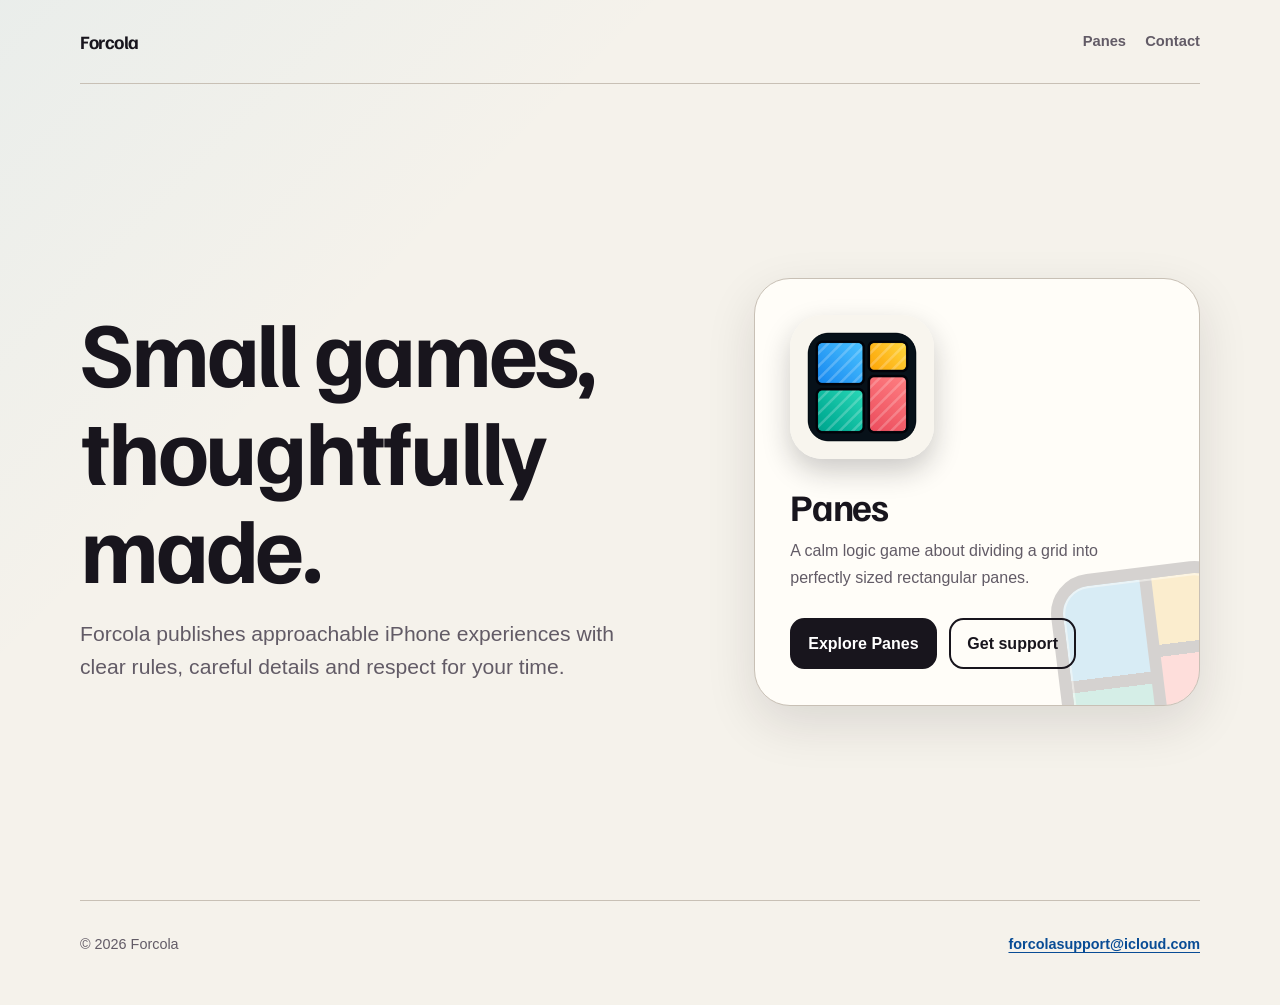
==== index.html @ a82142a1 "Create Forcola publisher and Panes support site" ====
<!doctype html>
<html lang="en-GB">
<head>
    <meta charset="utf-8">
    <meta name="viewport" content="width=device-width, initial-scale=1">
    <meta name="description" content="Forcola publishes thoughtful, approachable apps for iPhone, beginning with the logic game Panes.">
    <meta name="theme-color" content="#f5f2eb" media="(prefers-color-scheme: light)">
    <meta name="theme-color" content="#130f13" media="(prefers-color-scheme: dark)">
    <title>Forcola</title>
    <link rel="icon" href="/assets/panes-icon-64.png" sizes="64x64">
    <link rel="apple-touch-icon" href="/assets/panes-icon-180.png">
    <link rel="preload" href="/assets/FamiljenGrotesk-Variable.woff2" as="font" type="font/woff2" crossorigin>
    <link rel="stylesheet" href="/assets/site.css">
</head>
<body>
    <!--
    THESIS: Forcola is a quiet publisher index, not a generic startup landing page.
    OWN-WORLD: Warm neutral ground, near-black lead lines, and Panes' jewel glass colours.
    STORY: Identify the publisher, find an app, then reach its support or privacy information.
    FIRST VIEWPORT: Large Forcola statement left; one tangible Panes feature right; actions live with the app.
    FORM: Read-first publisher hub; scoped extension of the established Panes world; seed key scoped-extension.
    FINISH: unreviewed and undocumented is unfinished; this build ends with the finish review, the verdict, and DESIGN.md
    -->
    <a class="skip-link" href="#content">Skip to content</a>
    <header class="site-header">
        <a class="wordmark" href="/" aria-label="Forcola home">Forcola</a>
        <nav class="site-nav" aria-label="Primary navigation">
            <a href="/panes/">Panes</a>
            <a href="mailto:forcolasupport@icloud.com">Contact</a>
        </nav>
    </header>

    <main id="content" class="publisher-hero">
        <div class="publisher-copy">
            <h1>Small games, thoughtfully made.</h1>
            <p class="lede">Forcola publishes approachable iPhone experiences with clear rules, careful details and respect for your time.</p>
        </div>

        <article class="app-feature" aria-labelledby="panes-title">
            <img class="app-icon" src="/assets/panes-icon-256.png" width="256" height="256" alt="Panes app icon: four colourful glass panes in a dark frame">
            <h2 id="panes-title">Panes</h2>
            <p>A calm logic game about dividing a grid into perfectly sized rectangular panes.</p>
            <div class="action-row">
                <a class="button-link" href="/panes/">Explore Panes</a>
                <a class="button-link secondary" href="/panes/support/">Get support</a>
            </div>
        </article>
    </main>

    <footer class="site-footer">
        <p>© 2026 Forcola</p>
        <p><a href="mailto:forcolasupport@icloud.com">forcolasupport@icloud.com</a></p>
    </footer>
</body>
</html>
---- assets/site.css ----
@font-face {
    font-family: "Familjen Grotesk";
    font-style: normal;
    font-weight: 400 700;
    font-display: swap;
    src: url("/assets/FamiljenGrotesk-Variable.woff2") format("woff2-variations");
}

:root {
    color-scheme: light dark;
    --accent: #0a5fbd;
    --accent-strong: #084c95;
    --background: #f5f2eb;
    --border: #c8c0b5;
    --card: #fffdf8;
    --coral: #f65759;
    --focus: #925700;
    --gold: #e9a815;
    --lead: #18151d;
    --muted: #625b66;
    --sky: #299ee8;
    --teal: #16ad99;
    --text: #211d25;
    --shadow: 0 18px 50px rgba(30, 24, 36, 0.12);
    --wide: min(70rem, calc(100% - 2rem));
}

* {
    box-sizing: border-box;
}

html {
    background: var(--background);
    scroll-behavior: smooth;
}

body {
    min-height: 100vh;
    margin: 0;
    background:
        linear-gradient(135deg, rgba(41, 158, 232, 0.055), transparent 30rem),
        var(--background);
    color: var(--text);
    font-family: -apple-system, BlinkMacSystemFont, "Segoe UI", sans-serif;
    font-size: 1rem;
    line-height: 1.65;
    text-rendering: optimizeLegibility;
}

::selection {
    background: var(--gold);
    color: var(--lead);
}

a {
    color: var(--accent-strong);
    font-weight: 650;
    text-decoration-thickness: 0.09em;
    text-underline-offset: 0.18em;
}

a:hover {
    text-decoration-thickness: 0.14em;
}

a:focus-visible,
summary:focus-visible {
    border-radius: 0.2rem;
    outline: 0.2rem solid var(--focus);
    outline-offset: 0.24rem;
}

.skip-link {
    position: fixed;
    z-index: 20;
    top: 0.75rem;
    left: 0.75rem;
    padding: 0.65rem 0.9rem;
    border-radius: 0.65rem;
    background: var(--lead);
    color: white;
    transform: translateY(-180%);
}

.skip-link:focus {
    transform: translateY(0);
}

.site-header {
    width: var(--wide);
    min-height: 5.25rem;
    margin: 0 auto;
    display: flex;
    align-items: center;
    justify-content: space-between;
    gap: 1.5rem;
    border-bottom: 1px solid var(--border);
}

.wordmark {
    color: var(--lead);
    font-family: "Familjen Grotesk", -apple-system, BlinkMacSystemFont, sans-serif;
    font-size: 1.18rem;
    font-weight: 700;
    letter-spacing: -0.025em;
    text-decoration: none;
}

.site-nav {
    display: flex;
    align-items: center;
    gap: 1.2rem;
}

.site-nav a {
    color: var(--muted);
    font-size: 0.92rem;
    text-decoration: none;
}

.site-nav a[aria-current="page"],
.site-nav a:hover {
    color: var(--text);
}

.publisher-hero,
.app-hero,
.reading-layout,
.support-layout {
    width: var(--wide);
    margin-inline: auto;
}

.publisher-hero {
    min-height: calc(100vh - 5.25rem);
    display: grid;
    grid-template-columns: minmax(0, 1fr) minmax(18rem, 0.78fr);
    align-items: center;
    gap: clamp(3rem, 8vw, 8rem);
    padding-block: clamp(4rem, 10vw, 8rem);
}

.publisher-copy {
    max-width: 43rem;
}

h1,
h2,
h3 {
    margin: 0;
    color: var(--lead);
    font-family: "Familjen Grotesk", -apple-system, BlinkMacSystemFont, sans-serif;
    line-height: 1.06;
    letter-spacing: -0.035em;
}

h1 {
    max-width: 12ch;
    font-size: clamp(3.2rem, 9vw, 5.8rem);
    font-weight: 700;
}

h2 {
    margin-top: 3.75rem;
    font-size: clamp(1.7rem, 4vw, 2.35rem);
    font-weight: 700;
}

h3 {
    margin-top: 2.25rem;
    font-size: 1.2rem;
    font-weight: 700;
}

.lede {
    max-width: 59ch;
    margin: 1.4rem 0 0;
    color: var(--muted);
    font-size: clamp(1.1rem, 2.2vw, 1.32rem);
    line-height: 1.55;
}

.app-feature {
    position: relative;
    padding: clamp(1.25rem, 4vw, 2.2rem);
    overflow: hidden;
    border: 1px solid var(--border);
    border-radius: 2.25rem;
    background: var(--card);
    box-shadow: var(--shadow);
}

.app-feature::after {
    position: absolute;
    right: -2.6rem;
    bottom: -2.9rem;
    width: 10rem;
    height: 10rem;
    border: 0.75rem solid var(--lead);
    border-radius: 2.5rem;
    background:
        linear-gradient(
            to bottom,
            var(--sky) 0 58%,
            var(--lead) 58% calc(58% + 0.75rem),
            var(--teal) calc(58% + 0.75rem)
        ) 0 0 / calc(54% - 0.375rem) 100% no-repeat,
        linear-gradient(
            to bottom,
            var(--gold) 0 42%,
            var(--lead) 42% calc(42% + 0.75rem),
            var(--coral) calc(42% + 0.75rem)
        ) 100% 0 / calc(46% - 0.375rem) 100% no-repeat,
        var(--lead);
    box-shadow: inset 0 0 0 0.14rem rgba(255, 255, 255, 0.45);
    content: "";
    opacity: 0.18;
    transform: rotate(-7deg);
}

.app-icon {
    display: block;
    width: clamp(6.5rem, 25vw, 9rem);
    height: auto;
    border-radius: 22.5%;
    box-shadow: 0 12px 28px rgba(24, 21, 29, 0.22);
}

.app-feature h2 {
    margin-top: 1.7rem;
}

.app-feature p {
    max-width: 37ch;
    margin: 0.8rem 0 0;
    color: var(--muted);
}

.action-row {
    position: relative;
    z-index: 1;
    display: flex;
    flex-wrap: wrap;
    gap: 0.8rem;
    margin-top: 1.7rem;
}

.button-link {
    display: inline-flex;
    min-height: 3rem;
    align-items: center;
    justify-content: center;
    padding: 0.65rem 1rem;
    border: 2px solid var(--lead);
    border-radius: 0.9rem;
    background: var(--lead);
    color: white;
    font-weight: 750;
    text-decoration: none;
    transition: box-shadow 180ms ease-out, transform 180ms ease-out;
}

.button-link.secondary {
    background: transparent;
    color: var(--lead);
}

.button-link:hover {
    box-shadow: 0 9px 18px rgba(24, 21, 29, 0.18);
    transform: translateY(-2px);
}

.app-hero {
    display: grid;
    grid-template-columns: auto minmax(0, 1fr);
    align-items: center;
    gap: clamp(1.6rem, 5vw, 3.5rem);
    padding-block: clamp(3.5rem, 9vw, 7rem);
    border-bottom: 1px solid var(--border);
}

.app-hero .app-icon {
    width: clamp(7rem, 18vw, 11rem);
}

.app-hero h1 {
    max-width: none;
}

.reading-layout {
    display: grid;
    grid-template-columns: 15rem minmax(0, 45rem);
    justify-content: center;
    gap: clamp(2.5rem, 7vw, 6rem);
    padding-block: clamp(3.5rem, 8vw, 6rem);
}

.reading-nav {
    position: sticky;
    top: 1.5rem;
    grid-column: 1;
    grid-row: 1 / span 2;
    align-self: start;
    padding-top: 0.4rem;
}

.reading-nav strong {
    display: block;
    color: var(--lead);
}

.reading-nav ul {
    margin: 0.8rem 0 0;
    padding: 0;
    list-style: none;
}

.reading-nav li + li {
    margin-top: 0.45rem;
}

.reading-nav a {
    color: var(--muted);
    font-size: 0.9rem;
    text-decoration: none;
}

.reading-nav a:hover {
    color: var(--text);
    text-decoration: underline;
}

.reading-intro,
.reading-content {
    grid-column: 2;
}

.reading-intro {
    grid-row: 1;
}

.reading-content {
    grid-row: 2;
    max-width: 72ch;
}

.reading-intro h1 {
    max-width: none;
    font-size: clamp(2.6rem, 7vw, 4.8rem);
}

.reading-intro .updated {
    margin: 1rem 0 0;
    color: var(--muted);
    font-variant-numeric: tabular-nums;
}

.reading-content p,
.reading-content li {
    max-width: 72ch;
}

.reading-content ul {
    padding-left: 1.3rem;
}

.reading-content li + li {
    margin-top: 0.55rem;
}

.reading-content section {
    scroll-margin-top: 2rem;
}

.plain-table {
    width: 100%;
    margin-top: 1.2rem;
    border-collapse: collapse;
    font-size: 0.94rem;
}

.plain-table th,
.plain-table td {
    padding: 0.85rem 0;
    border-bottom: 1px solid var(--border);
    text-align: left;
    vertical-align: top;
}

.plain-table th {
    width: 31%;
    padding-right: 1.4rem;
    color: var(--lead);
}

.note {
    margin-top: 2rem;
    padding: 1.15rem 1.25rem;
    border: 1px solid var(--border);
    border-radius: 1rem;
    background: var(--card);
}

.support-layout {
    max-width: 50rem;
    padding-block: clamp(3.5rem, 8vw, 7rem);
}

.support-layout h1 {
    max-width: none;
    font-size: clamp(2.8rem, 8vw, 5rem);
}

.contact-panel {
    margin-top: 2.4rem;
    padding: clamp(1.3rem, 4vw, 2rem);
    border-radius: 1.5rem;
    background: var(--lead);
    color: white;
}

.contact-panel h2 {
    margin: 0;
    color: white;
}

.contact-panel p {
    color: #e5dfe8;
}

.contact-panel a {
    color: #8ccaff;
}

.faq-list {
    margin-top: 3.5rem;
    border-top: 1px solid var(--border);
}

.faq-list details {
    border-bottom: 1px solid var(--border);
}

.faq-list summary {
    padding: 1.25rem 2rem 1.25rem 0;
    color: var(--lead);
    font-size: 1.08rem;
    font-family: "Familjen Grotesk", -apple-system, BlinkMacSystemFont, sans-serif;
    font-weight: 700;
    cursor: pointer;
}

.faq-list details p,
.faq-list details ul {
    max-width: 68ch;
    margin-top: 0;
    padding-bottom: 1.3rem;
    color: var(--muted);
}

.site-footer {
    width: var(--wide);
    margin: 0 auto;
    padding: 2rem 0 3rem;
    border-top: 1px solid var(--border);
    display: flex;
    align-items: baseline;
    justify-content: space-between;
    gap: 1.5rem;
    color: var(--muted);
    font-size: 0.9rem;
}

.site-footer p {
    margin: 0;
}

@media (max-width: 760px) {
    .site-header {
        min-height: 4.5rem;
    }

    .site-nav {
        gap: 0.8rem;
    }

    .publisher-hero,
    .app-hero,
    .reading-layout {
        grid-template-columns: 1fr;
    }

    .publisher-hero {
        min-height: auto;
        gap: 3.5rem;
        padding-block: 3.5rem 5rem;
    }

    .app-hero {
        justify-items: start;
    }

    .reading-layout {
        gap: 2rem;
    }

    .reading-intro,
    .reading-content,
    .reading-nav {
        position: static;
        grid-column: 1;
        grid-row: auto;
    }

    .reading-nav {
        padding: 0 0 1.2rem;
        border-bottom: 1px solid var(--border);
    }

    .reading-nav ul {
        display: flex;
        flex-wrap: wrap;
        gap: 0.35rem 0.9rem;
    }

    .reading-nav li + li {
        margin: 0;
    }

    .plain-table,
    .plain-table tbody,
    .plain-table tr,
    .plain-table th,
    .plain-table td {
        display: block;
        width: 100%;
    }

    .plain-table th {
        padding-bottom: 0.15rem;
        border-bottom: 0;
    }

    .plain-table td {
        padding-top: 0;
    }

    .site-footer {
        display: block;
    }

    .site-footer p + p {
        margin-top: 0.5rem;
    }
}

@media (prefers-color-scheme: dark) {
    :root {
        --accent: #6eb9ff;
        --accent-strong: #8ccaff;
        --background: #130f13;
        --border: #4d454e;
        --card: #241e25;
        --focus: #ffc34d;
        --lead: #f5edf6;
        --muted: #c8bec9;
        --text: #f2ebf2;
        --shadow: 0 20px 52px rgba(0, 0, 0, 0.38);
    }

    body {
        background:
            linear-gradient(135deg, rgba(41, 158, 232, 0.09), transparent 30rem),
            var(--background);
    }

    .app-icon {
        box-shadow: 0 12px 30px rgba(0, 0, 0, 0.55);
    }

    .button-link {
        border-color: #f5edf6;
        background: #f5edf6;
        color: #18151d;
    }

    .button-link.secondary {
        background: transparent;
        color: #f5edf6;
    }

    .contact-panel {
        background: #050507;
    }
}

@media (prefers-reduced-motion: reduce) {
    html {
        scroll-behavior: auto;
    }

    *,
    *::before,
    *::after {
        scroll-behavior: auto !important;
        transition-duration: 0.01ms !important;
    }
}
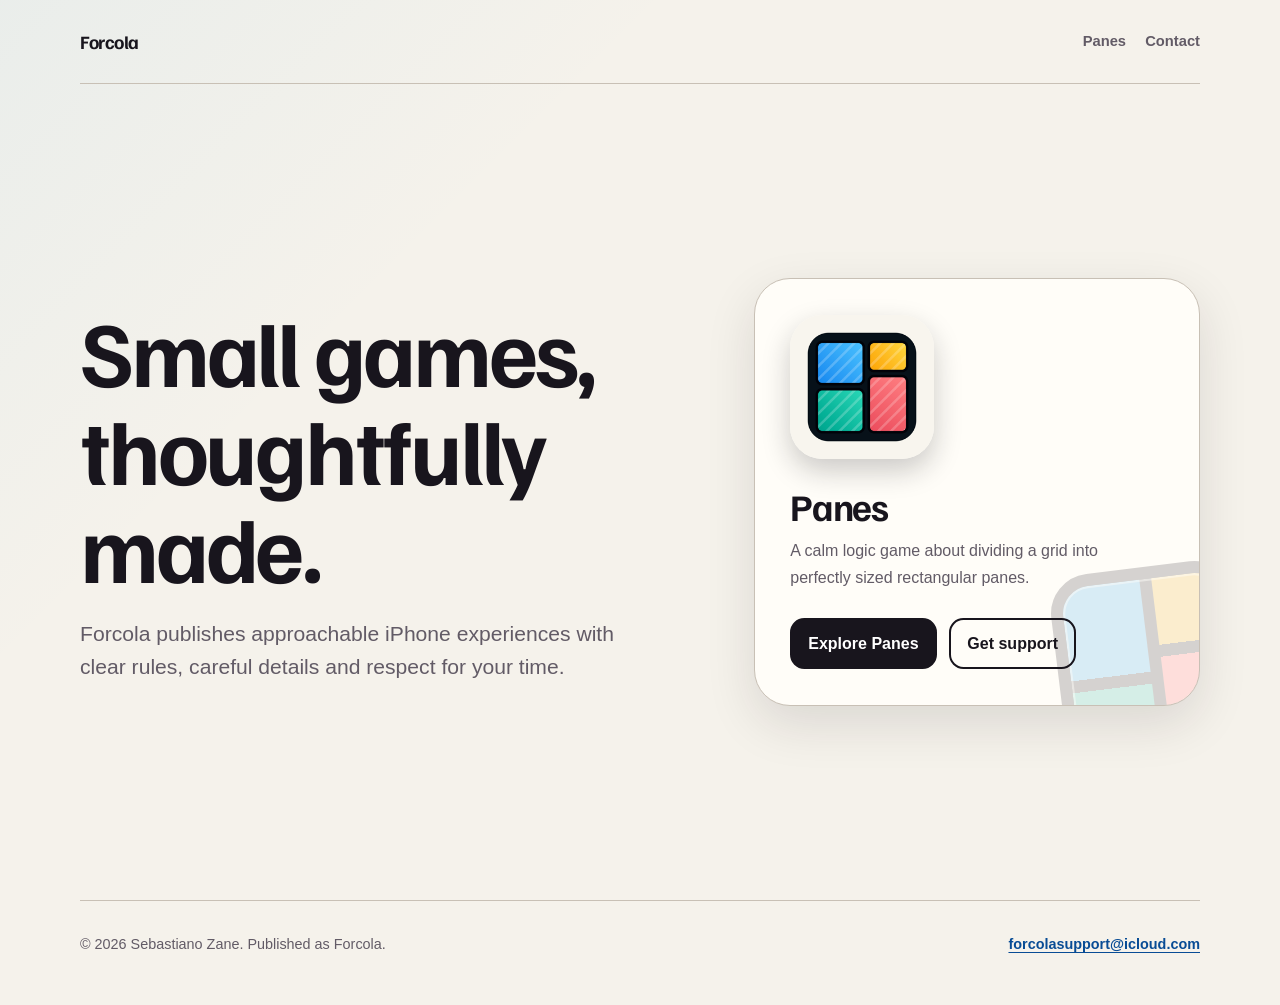
==== commit 856b5163: "Publishing copyright ammendments" ====
--- a/index.html
+++ b/index.html
@@ -48,7 +48,7 @@
     </main>
 
     <footer class="site-footer">
-        <p>© 2026 Forcola</p>
+        <p>© 2026 Sebastiano Zane. Published as Forcola.</p>
         <p><a href="mailto:forcolasupport@icloud.com">forcolasupport@icloud.com</a></p>
     </footer>
 </body>
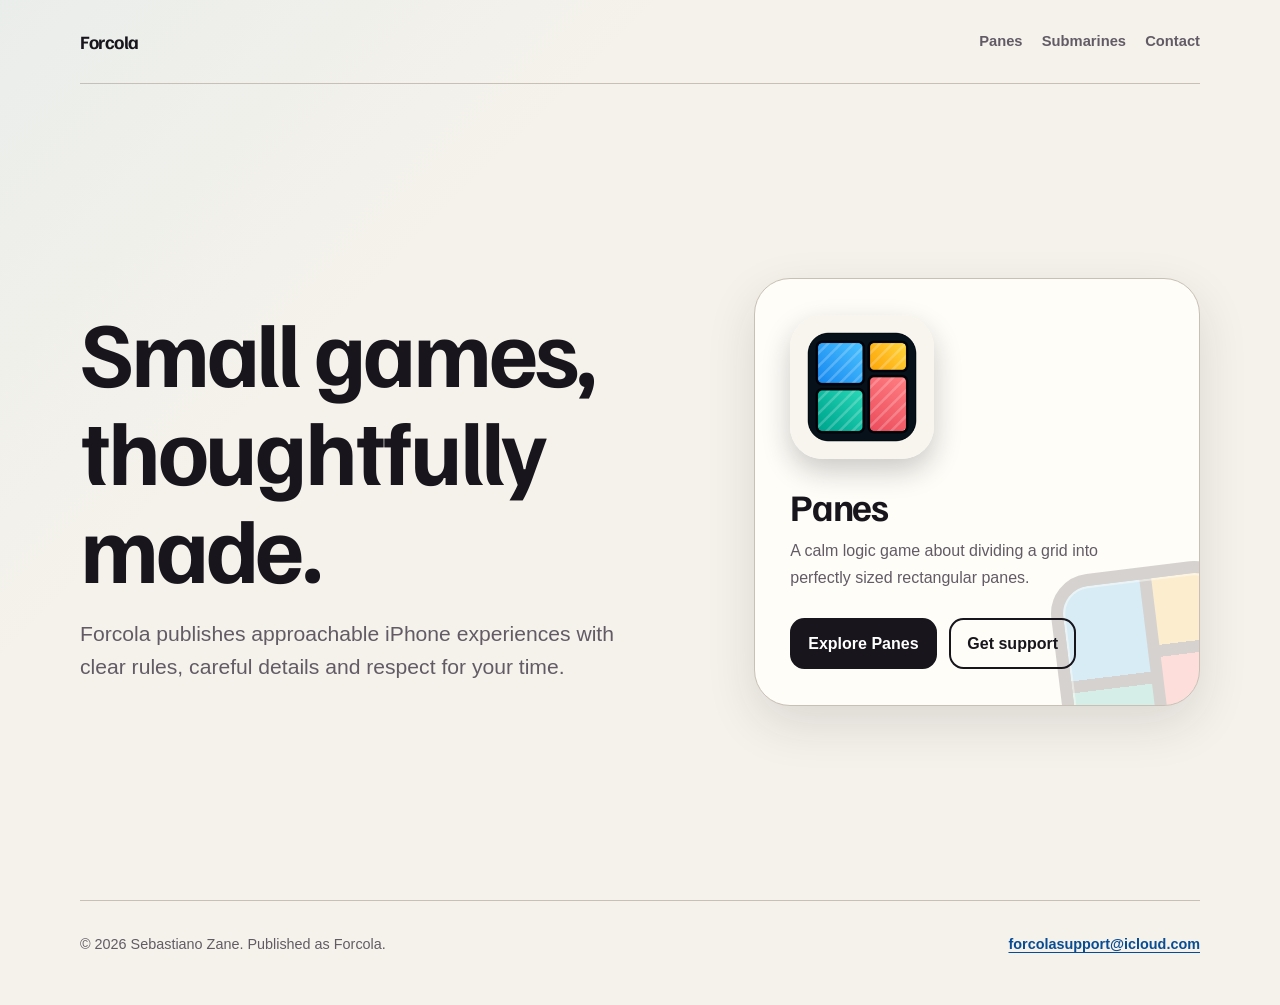
==== commit b4508cac: "Adding Submarines initial posting" ====
--- a/index.html
+++ b/index.html
@@ -26,6 +26,7 @@
         <a class="wordmark" href="/" aria-label="Forcola home">Forcola</a>
         <nav class="site-nav" aria-label="Primary navigation">
             <a href="/panes/">Panes</a>
+            <a href="/submarines/">Submarines</a>
             <a href="mailto:forcolasupport@icloud.com">Contact</a>
         </nav>
     </header>
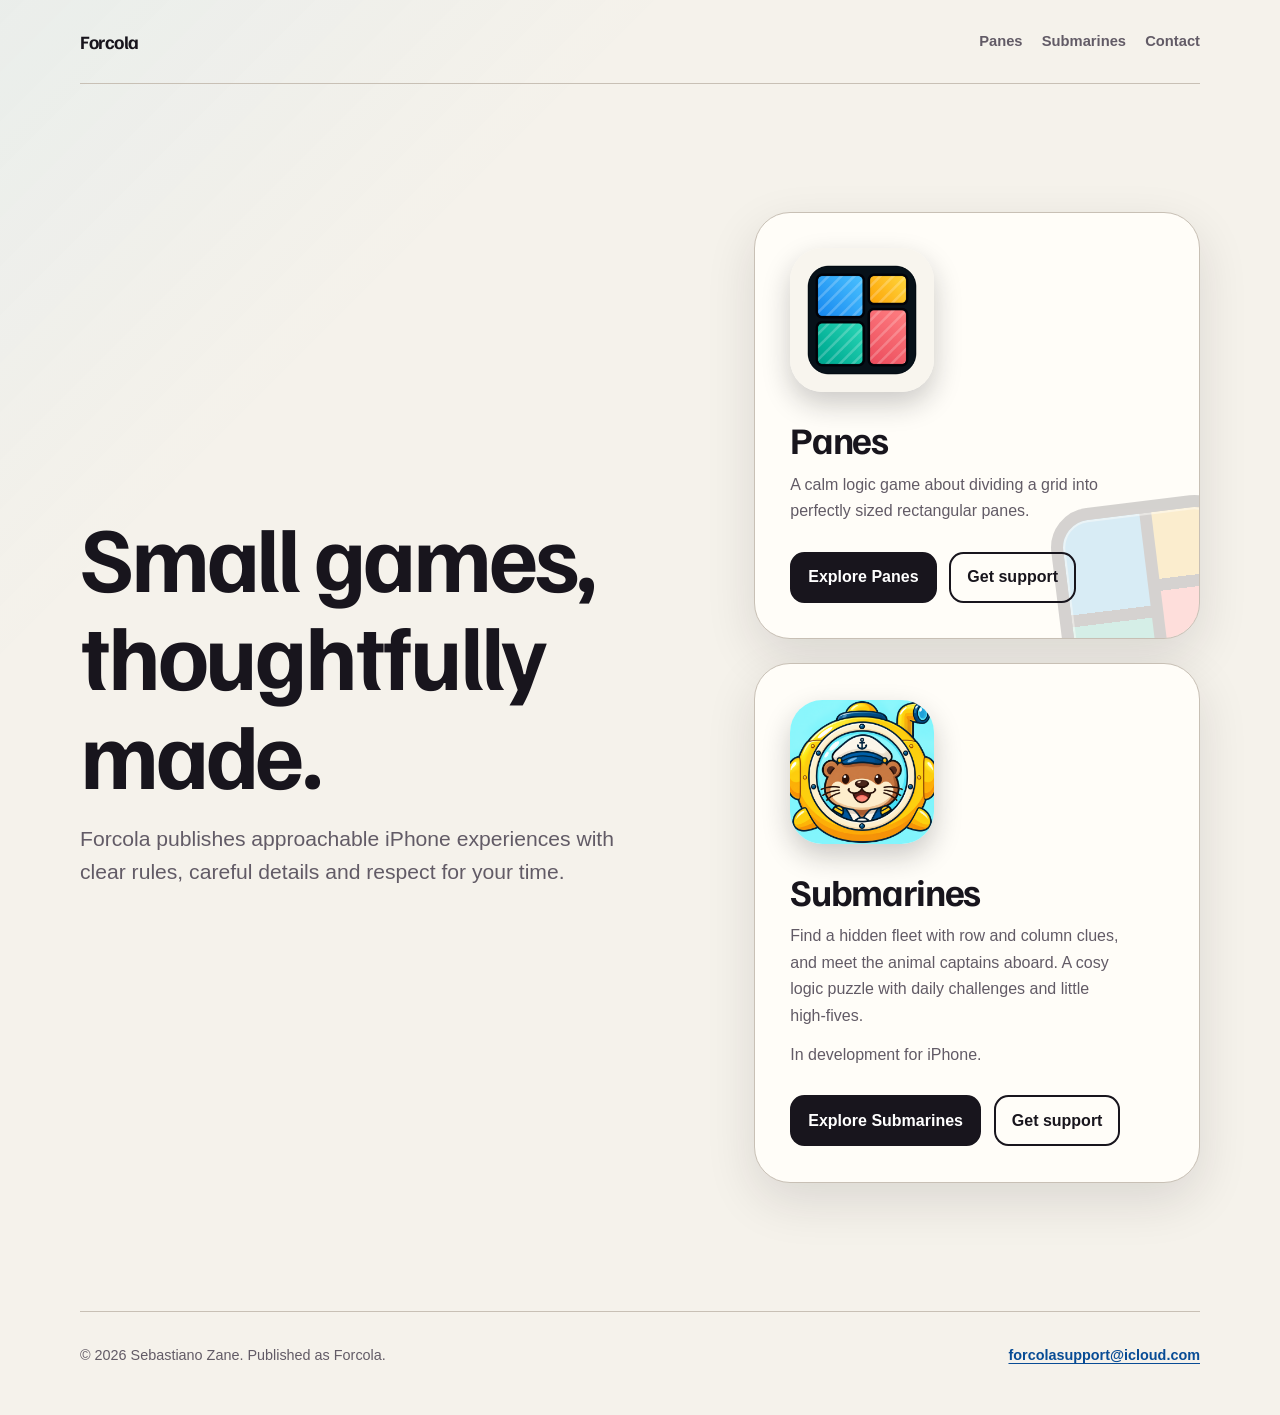
==== commit 14d638a3: "Updating forcola to match panes on homepage" ====
--- a/index.html
+++ b/index.html
@@ -3,7 +3,7 @@
 <head>
     <meta charset="utf-8">
     <meta name="viewport" content="width=device-width, initial-scale=1">
-    <meta name="description" content="Forcola publishes thoughtful, approachable apps for iPhone, beginning with the logic game Panes.">
+    <meta name="description" content="Discover Panes and the upcoming Submarines logic puzzle from Forcola, with privacy and support for each iPhone game.">
     <meta name="theme-color" content="#f5f2eb" media="(prefers-color-scheme: light)">
     <meta name="theme-color" content="#130f13" media="(prefers-color-scheme: dark)">
     <title>Forcola</title>
@@ -17,7 +17,7 @@
     THESIS: Forcola is a quiet publisher index, not a generic startup landing page.
     OWN-WORLD: Warm neutral ground, near-black lead lines, and Panes' jewel glass colours.
     STORY: Identify the publisher, find an app, then reach its support or privacy information.
-    FIRST VIEWPORT: Large Forcola statement left; one tangible Panes feature right; actions live with the app.
+    FIRST VIEWPORT: Large Forcola statement left; Panes and Submarines summaries right; actions live with each app.
     FORM: Read-first publisher hub; scoped extension of the established Panes world; seed key scoped-extension.
     FINISH: unreviewed and undocumented is unfinished; this build ends with the finish review, the verdict, and DESIGN.md
     -->
@@ -37,15 +37,28 @@
             <p class="lede">Forcola publishes approachable iPhone experiences with clear rules, careful details and respect for your time.</p>
         </div>
 
-        <article class="app-feature" aria-labelledby="panes-title">
-            <img class="app-icon" src="/assets/panes-icon-256.png" width="256" height="256" alt="Panes app icon: four colourful glass panes in a dark frame">
-            <h2 id="panes-title">Panes</h2>
-            <p>A calm logic game about dividing a grid into perfectly sized rectangular panes.</p>
-            <div class="action-row">
-                <a class="button-link" href="/panes/">Explore Panes</a>
-                <a class="button-link secondary" href="/panes/support/">Get support</a>
-            </div>
-        </article>
+        <div class="publisher-apps">
+            <article class="app-feature app-feature--panes" aria-labelledby="panes-title">
+                <img class="app-icon" src="/assets/panes-icon-256.png" width="256" height="256" alt="Panes app icon: four colourful glass panes in a dark frame">
+                <h2 id="panes-title">Panes</h2>
+                <p>A calm logic game about dividing a grid into perfectly sized rectangular panes.</p>
+                <div class="action-row">
+                    <a class="button-link" href="/panes/">Explore Panes</a>
+                    <a class="button-link secondary" href="/panes/support/">Get support</a>
+                </div>
+            </article>
+
+            <article class="app-feature" aria-labelledby="submarines-title">
+                <img class="app-icon" src="/assets/submarines-icon.png" width="1024" height="1024" loading="lazy" alt="Submarines app icon: an otter captain peeking through a yellow submarine porthole">
+                <h2 id="submarines-title">Submarines</h2>
+                <p>Find a hidden fleet with row and column clues, and meet the animal captains aboard. A cosy logic puzzle with daily challenges and little high-fives.</p>
+                <p>In development for iPhone.</p>
+                <div class="action-row">
+                    <a class="button-link" href="/submarines/">Explore Submarines</a>
+                    <a class="button-link secondary" href="/submarines/support/">Get support</a>
+                </div>
+            </article>
+        </div>
     </main>
 
     <footer class="site-footer">
--- a/assets/site.css
+++ b/assets/site.css
@@ -140,6 +140,12 @@
     padding-block: clamp(4rem, 10vw, 8rem);
 }
 
+.publisher-apps {
+    display: grid;
+    gap: 1.5rem;
+    min-width: 0;
+}
+
 .publisher-copy {
     max-width: 43rem;
 }
@@ -190,7 +196,7 @@
     box-shadow: var(--shadow);
 }
 
-.app-feature::after {
+.app-feature--panes::after {
     position: absolute;
     right: -2.6rem;
     bottom: -2.9rem;
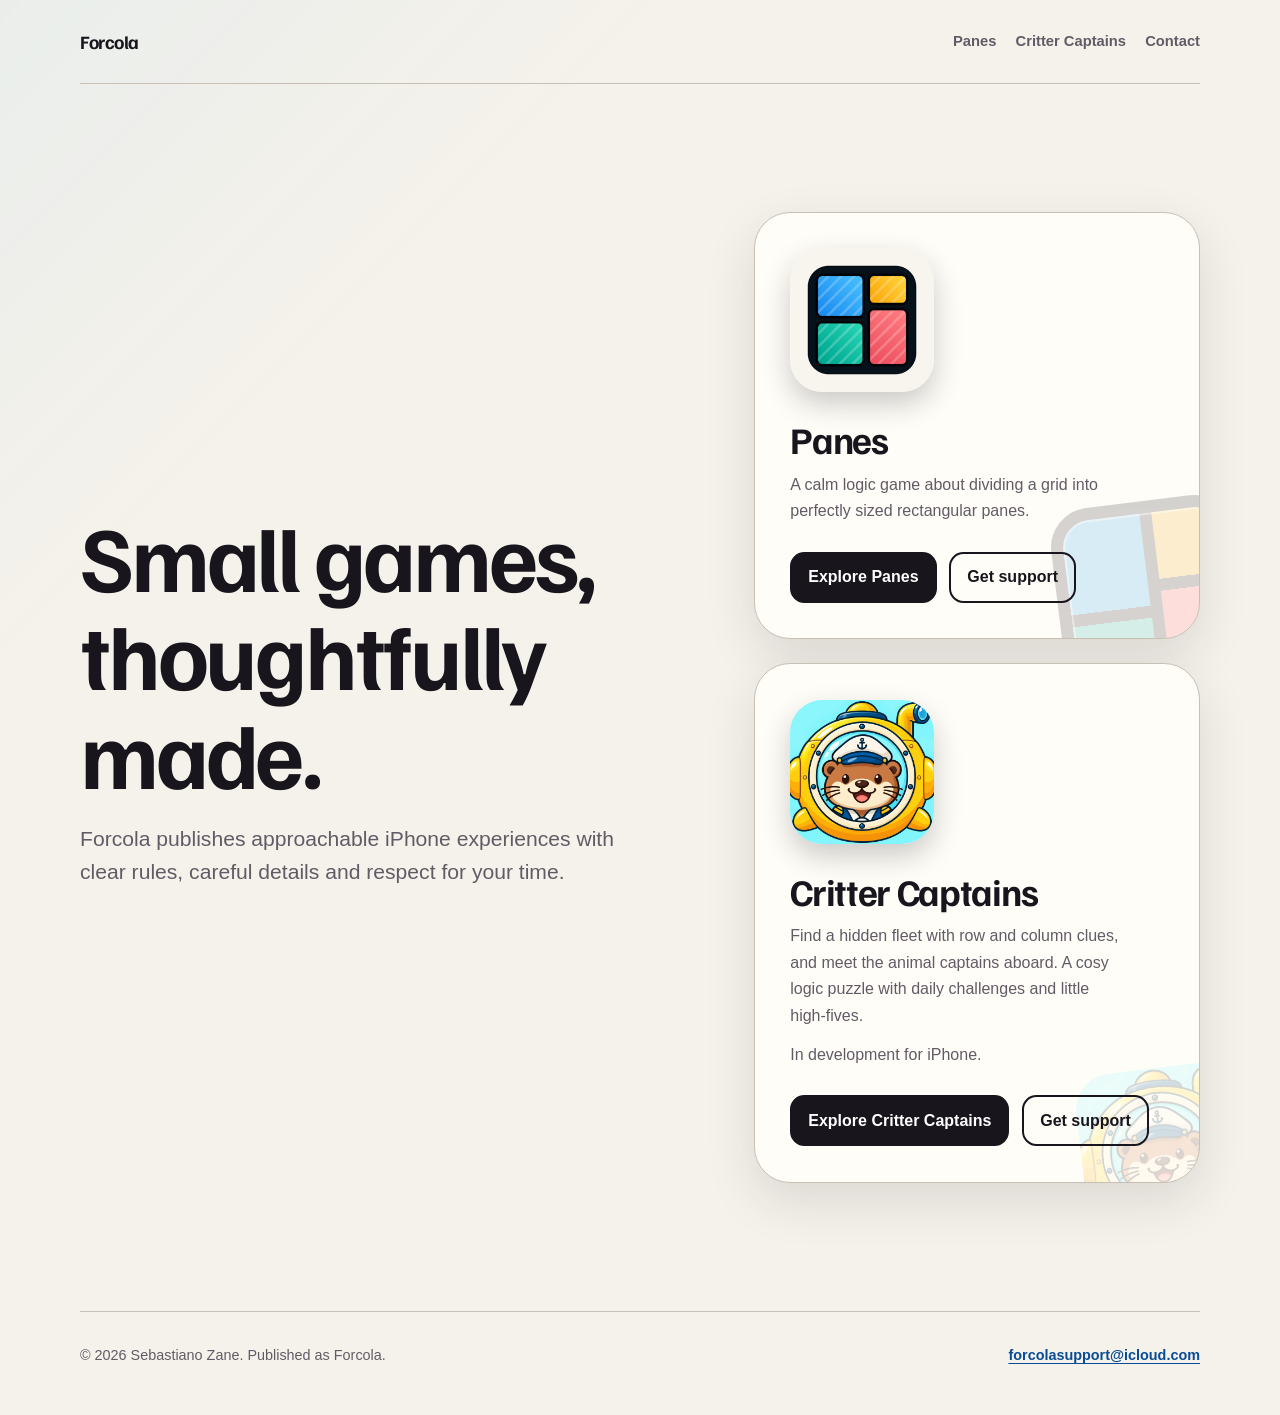
==== commit 8fe98aef: "Updating copy for new naming" ====
--- a/index.html
+++ b/index.html
@@ -3,7 +3,7 @@
 <head>
     <meta charset="utf-8">
     <meta name="viewport" content="width=device-width, initial-scale=1">
-    <meta name="description" content="Discover Panes and the upcoming Submarines logic puzzle from Forcola, with privacy and support for each iPhone game.">
+    <meta name="description" content="Discover Panes and the upcoming Critter Captains logic puzzle from Forcola, with privacy and support for each iPhone game.">
     <meta name="theme-color" content="#f5f2eb" media="(prefers-color-scheme: light)">
     <meta name="theme-color" content="#130f13" media="(prefers-color-scheme: dark)">
     <title>Forcola</title>
@@ -17,7 +17,7 @@
     THESIS: Forcola is a quiet publisher index, not a generic startup landing page.
     OWN-WORLD: Warm neutral ground, near-black lead lines, and Panes' jewel glass colours.
     STORY: Identify the publisher, find an app, then reach its support or privacy information.
-    FIRST VIEWPORT: Large Forcola statement left; Panes and Submarines summaries right; actions live with each app.
+    FIRST VIEWPORT: Large Forcola statement left; Panes and Critter Captains summaries right; actions live with each app.
     FORM: Read-first publisher hub; scoped extension of the established Panes world; seed key scoped-extension.
     FINISH: unreviewed and undocumented is unfinished; this build ends with the finish review, the verdict, and DESIGN.md
     -->
@@ -26,7 +26,7 @@
         <a class="wordmark" href="/" aria-label="Forcola home">Forcola</a>
         <nav class="site-nav" aria-label="Primary navigation">
             <a href="/panes/">Panes</a>
-            <a href="/submarines/">Submarines</a>
+            <a href="/critter-captains/">Critter Captains</a>
             <a href="mailto:forcolasupport@icloud.com">Contact</a>
         </nav>
     </header>
@@ -48,14 +48,14 @@
                 </div>
             </article>
 
-            <article class="app-feature" aria-labelledby="submarines-title">
-                <img class="app-icon" src="/assets/submarines-icon.png" width="1024" height="1024" loading="lazy" alt="Submarines app icon: an otter captain peeking through a yellow submarine porthole">
-                <h2 id="submarines-title">Submarines</h2>
+            <article class="app-feature app-feature--critter-captains" aria-labelledby="critter-captains-title">
+                <img class="app-icon" src="/assets/critter-captains-icon.png" width="1024" height="1024" loading="lazy" alt="Critter Captains app icon: an otter captain peeking through a yellow submarine porthole">
+                <h2 id="critter-captains-title">Critter Captains</h2>
                 <p>Find a hidden fleet with row and column clues, and meet the animal captains aboard. A cosy logic puzzle with daily challenges and little high-fives.</p>
                 <p>In development for iPhone.</p>
                 <div class="action-row">
-                    <a class="button-link" href="/submarines/">Explore Submarines</a>
-                    <a class="button-link secondary" href="/submarines/support/">Get support</a>
+                    <a class="button-link" href="/critter-captains/">Explore Critter Captains</a>
+                    <a class="button-link secondary" href="/critter-captains/support/">Get support</a>
                 </div>
             </article>
         </div>
--- a/assets/site.css
+++ b/assets/site.css
@@ -224,6 +224,20 @@
     transform: rotate(-7deg);
 }
 
+.app-feature--critter-captains::after {
+    position: absolute;
+    right: -2.6rem;
+    bottom: -2.9rem;
+    width: 10rem;
+    height: 10rem;
+    border-radius: 22.5%;
+    background: url("/assets/critter-captains-icon.png") center / cover no-repeat;
+    content: "";
+    opacity: 0.18;
+    pointer-events: none;
+    transform: rotate(-7deg);
+}
+
 .app-icon {
     display: block;
     width: clamp(6.5rem, 25vw, 9rem);
